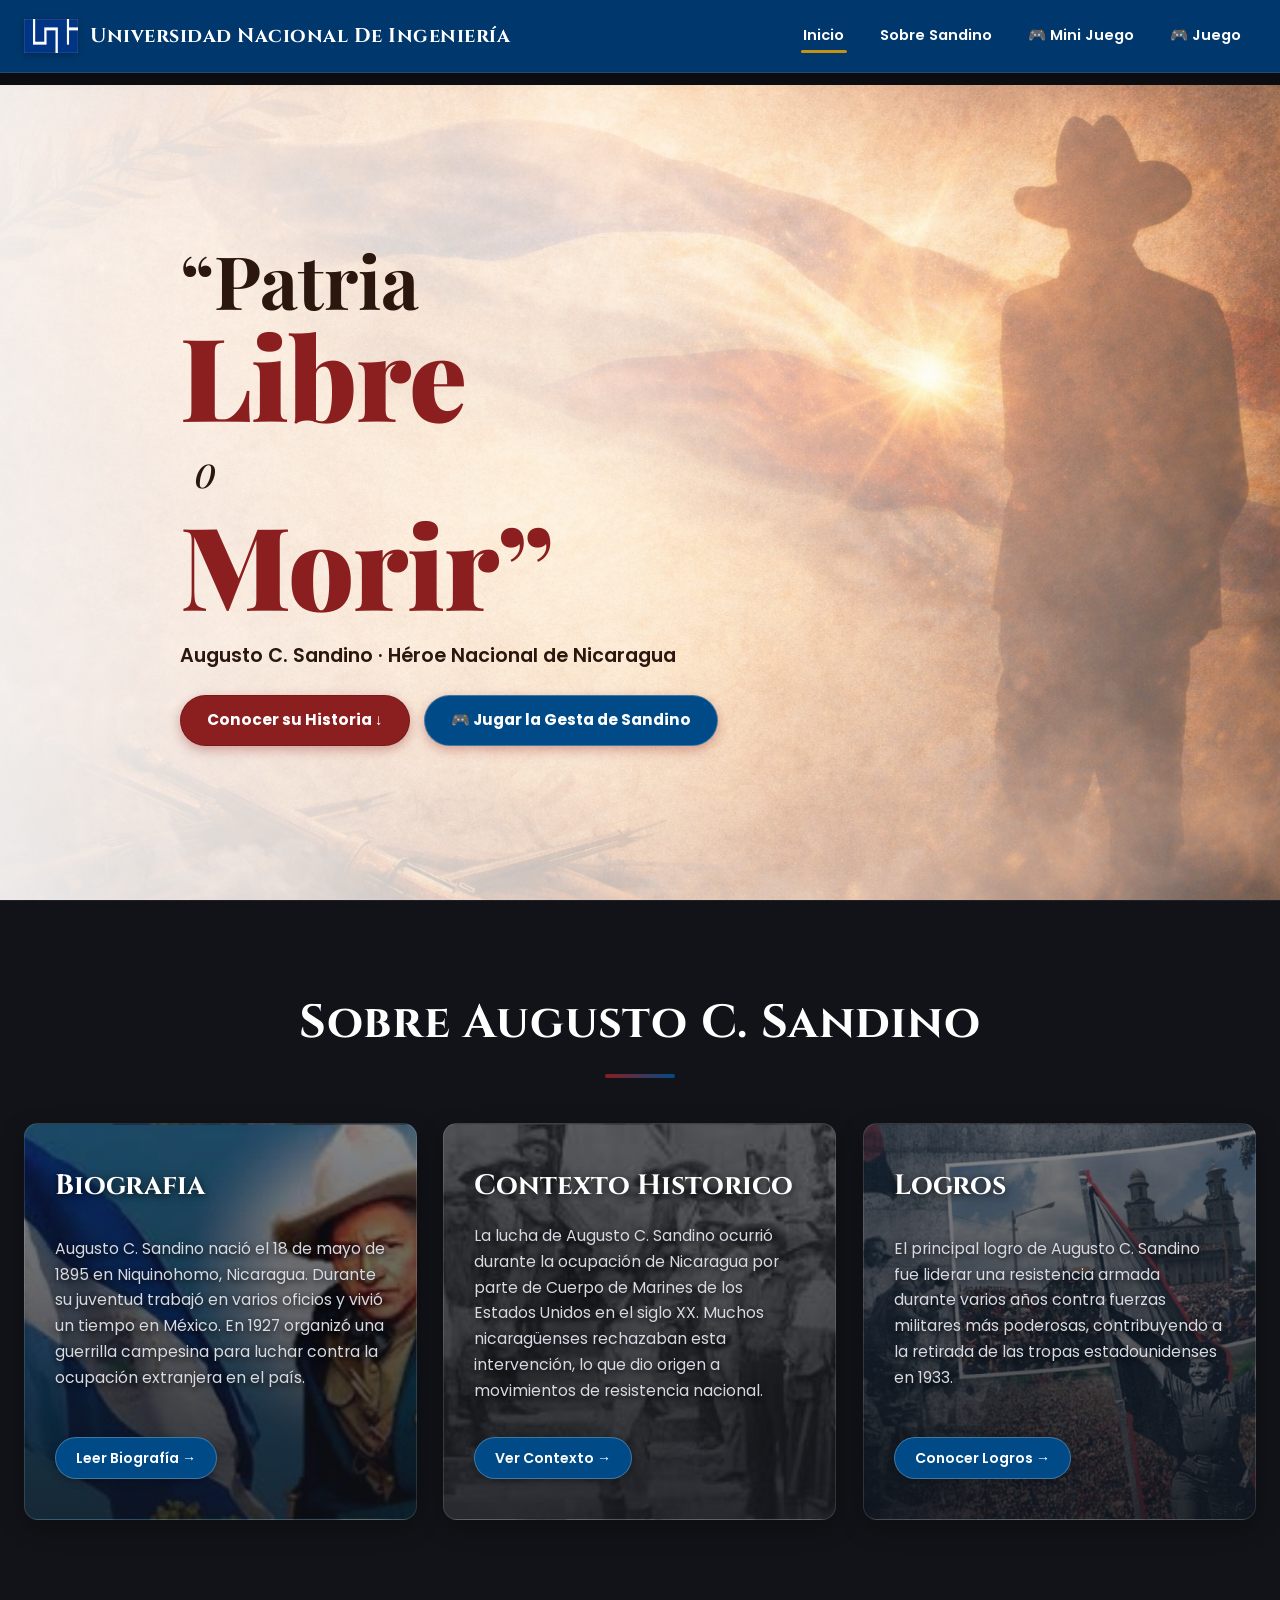
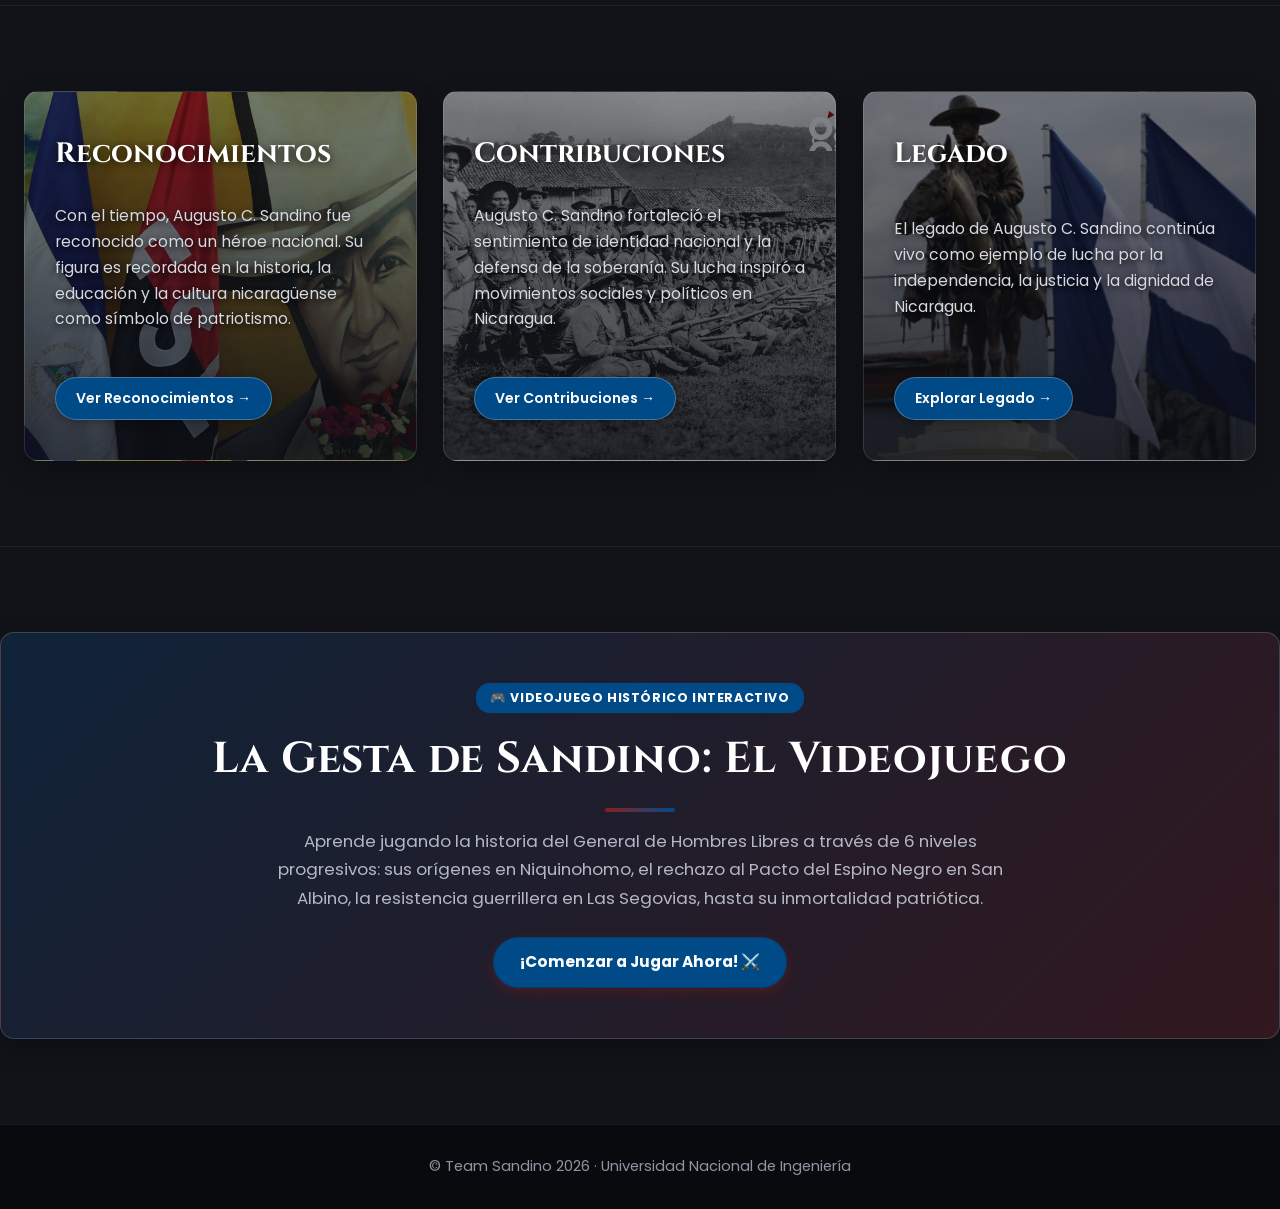
==== index.html @ 036c1f07 "Add files via upload" ====
<!DOCTYPE html>
<html lang="es">

<head>
    <meta charset="UTF-8">
    <meta name="viewport" content="width=device-width, initial-scale=1.0">
    <title>Sandino | General de Hombres Libres</title>
    <!-- Google Fonts -->
    <link rel="preconnect" href="https://fonts.googleapis.com">
    <link rel="preconnect" href="https://fonts.gstatic.com" crossorigin>
    <link
        href="https://fonts.googleapis.com/css2?family=Cinzel:wght@600;700;900&family=Playfair+Display:ital,wght@0,600;0,800;1,600&family=Poppins:wght@300;400;500;600;700&display=swap"
        rel="stylesheet">
    <link rel="stylesheet" href="index.css">
</head>

<body>
    <!-- Barra superior indicadora de progreso de scroll -->
    <div id="scroll-progress-bar" class="scroll-progress-bar" aria-hidden="true"></div>

    <!-- Encabezado con navegación fija e interactiva -->
    <header id="main-header">
        <div class="container">
            <div class="brand">
                <img src="UNI/logo.png" alt="Logo de la Universidad Nacional de Ingeniería" class="logo-uni">
                <p class="logo">Universidad Nacional De Ingeniería</p>
            </div>
            <nav id="nav-menu">
                <a href="#hero" class="nav-link active">Inicio</a>
                <a href="#sobre-sandino" class="nav-link">Sobre Sandino</a>
                <a href="Mini_juego/index.html" class="nav-link">🎮 Mini Juego</a>
                <a href="#mini-juego-showcase" class="nav-link">🎮 Juego</a>
            </nav>
        </div>
    </header>

    <!-- Sección Hero con banner histórico y animación de entrada -->
    <section id="hero">
        <div class="sandino-banner">
            <div class="hero-overlay"></div>
            <div class="text">
                <span class="patria hero-reveal">“Patria</span>
                <span class="libre hero-reveal">Libre</span>
                <span class="o hero-reveal">o</span>
                <span class="morir hero-reveal">Morir”</span>
                <p class="hero-subtitulo hero-reveal">Augusto C. Sandino · Héroe Nacional de Nicaragua</p>
                <div class="hero-actions hero-reveal">
                    <a href="#sobre-sandino" class="btn btn-primary">Conocer su Historia ↓</a>
                    <a href="Mini_juego/index.html" class="btn btn-primary"
                        style="background-color: var(--nicaragua-blue); border-color: rgba(255,255,255,0.25);">🎮 Jugar
                        la Gesta de Sandino</a>

                </div>
            </div>
        </div>
    </section>

    <!-- Sección 1: Biografía, Contexto y Logros -->
    <section id="sobre-sandino" class="section-container">
        <div class="container">
            <h2 class="reveal-item">Sobre Augusto C. Sandino</h2>
            <div class="informacion">
                <div class="muestra reveal-item">
                    <a href="biografia.html">
                        <h3>Biografia</h3>
                    </a>
                    <p>Augusto C. Sandino nació el 18 de mayo de 1895 en Niquinohomo, Nicaragua. Durante su juventud
                        trabajó en varios oficios y vivió un tiempo en México. En 1927 organizó una guerrilla campesina
                        para luchar contra la ocupación extranjera en el país.</p>
                    <a href="biografia.html" class="btn btn-card">Leer Biografía →</a>
                </div>
                <div class="muestra reveal-item">
                    <a href="contexto-historico.html">
                        <h3>Contexto Historico</h3>
                    </a>
                    <p>La lucha de Augusto C. Sandino ocurrió durante la ocupación de Nicaragua por parte de Cuerpo de
                        Marines de los Estados Unidos en el siglo XX. Muchos nicaragüenses rechazaban esta intervención,
                        lo que dio origen a movimientos de resistencia nacional.</p>
                    <a href="contexto-historico.html" class="btn btn-card">Ver Contexto →</a>
                </div>
                <div class="muestra reveal-item">
                    <a href="logros.html">
                        <h3>Logros</h3>
                    </a>
                    <p>El principal logro de Augusto C. Sandino fue liderar una resistencia armada durante varios años
                        contra fuerzas militares más poderosas, contribuyendo a la retirada de las tropas
                        estadounidenses en 1933.</p>
                    <a href="logros.html" class="btn btn-card">Conocer Logros →</a>
                </div>
            </div>
        </div>
    </section>

    <!-- Sección 2: Reconocimientos, Contribuciones y Legado -->
    <section id="sobre-sandino2" class="section-container">
        <div class="container2">
            <div class="informacion2">
                <div class="muestra2 reveal-item">
                    <a href="reconocimiento.html">
                        <h3>Reconocimientos</h3>
                    </a>
                    <p>Con el tiempo, Augusto C. Sandino fue reconocido como un héroe nacional. Su figura es recordada
                        en la historia, la educación y la cultura nicaragüense como símbolo de patriotismo.</p>
                    <a href="reconocimiento.html" class="btn btn-card">Ver Reconocimientos →</a>
                </div>
                <div class="muestra2 reveal-item">
                    <a href="constribuciones.html">
                        <h3>Contribuciones</h3>
                    </a>
                    <p>Augusto C. Sandino fortaleció el sentimiento de identidad nacional y la defensa de la soberanía.
                        Su lucha inspiró a movimientos sociales y políticos en Nicaragua.</p>
                    <a href="constribuciones.html" class="btn btn-card">Ver Contribuciones →</a>
                </div>
                <div class="muestra2 reveal-item">
                    <a href="legado.html">
                        <h3>Legado</h3>
                    </a>
                    <p>El legado de Augusto C. Sandino continúa vivo como ejemplo de lucha por la independencia, la
                        justicia y la dignidad de Nicaragua.</p>
                    <a href="legado.html" class="btn btn-card">Explorar Legado →</a>
                </div>
            </div>
        </div>
    </section>

    <!-- Sección Especial: Mini Juego Educativo -->
    <section id="mini-juego-showcase" class="section-container">
        <div class="container game-banner-box reveal-item">
            <div class="game-banner-content">
                <span class="game-badge">🎮 Videojuego Histórico Interactivo</span>
                <h2>La Gesta de Sandino: El Videojuego</h2>
                <p>Aprende jugando la historia del General de Hombres Libres a través de 6 niveles progresivos: sus
                    orígenes en Niquinohomo, el rechazo al Pacto del Espino Negro en San Albino, la resistencia
                    guerrillera en Las Segovias, hasta su inmortalidad patriótica.</p>
                <div class="game-banner-actions">
                    <a href="Mini_juego/index.html" class="btn btn-primary"
                        style="background-color: var(--nicaragua-blue);">¡Comenzar a Jugar Ahora! ⚔️</a>
                </div>
            </div>
        </div>
    </section>



    <!-- Pie de página -->
    <footer>
        <div class="container">
            <p>&copy; Team Sandino 2026 · Universidad Nacional de Ingeniería</p>
        </div>
    </footer>

    <!-- Botón flotante Volver Arriba -->
    <button id="btn-back-to-top" class="btn-back-to-top" aria-label="Volver arriba" title="Volver arriba">
        <svg viewBox="0 0 24 24" width="22" height="22" fill="none" stroke="currentColor" stroke-width="2.5"
            stroke-linecap="round" stroke-linejoin="round">
            <polyline points="18 15 12 9 6 15"></polyline>
        </svg>
    </button>

    <!-- Scripts de JavaScript para animaciones e interacción dinámica -->
    <script src="JavaScript/animations.js" defer></script>
    <script src="JavaScript/scroll.js" defer></script>
    <script src="JavaScript/main.js" defer></script>
</body>

</html>
---- index.css ----
/* ==========================================================================
   SANDINO - WEB APP PRINCIPAL (INDEX.CSS)
   Estética patriótica (Nicaragua & Sandino), minimalista y sin parpadeos
   ========================================================================== */

:root {
    /* Identidad Nacional de Nicaragua */
    --nicaragua-blue: #004b87;          /* Azul cobalto patrio (Bandera nacional) */
    --nicaragua-blue-dark: #003366;     /* Azul marino institucional */
    --nicaragua-blue-light: #0066b3;    /* Azul brillante */
    --nicaragua-white: #ffffff;         /* Blanco patrio */
    --nicaragua-gold: #c69214;          /* Acento dorado (Escudo nacional) */

    /* Identidad Histórica de Sandino (Rojinegro y Tierra) */
    --sandino-red: #8b1e1e;             /* Rojo carmesí histórico del EDSNN */
    --sandino-red-hover: #a12323;       /* Rojo carmesí activo */
    --sandino-black: #121316;           /* Negro carbón profundo */
    --sandino-card-bg: rgba(18, 20, 26, 0.90); /* Fondo de tarjeta sobrio */

    /* Neutrales y Minimalismo */
    --bg-page: #0d0e12;                 /* Fondo oscuro neutro */
    --text-primary: #f5f6f8;            /* Texto blanco suave */
    --text-muted: #b4b8c4;              /* Texto secundario de alta legibilidad */
    --border-subtle: rgba(255, 255, 255, 0.12); /* Borde minimalista */
    --card-radius: 14px;
    --transition-smooth: all 0.25s cubic-bezier(0.16, 1, 0.3, 1);
    --shadow-subtle: 0 8px 24px rgba(0, 0, 0, 0.28);
    --shadow-hover: 0 14px 35px rgba(0, 0, 0, 0.45);
}

/* ==========================================================================
   RESET Y REGLAS GLOBALES (CERO PARPADEO BLANCO)
   ========================================================================== */
* {
    box-sizing: border-box;
    margin: 0;
    padding: 0;
    -webkit-tap-highlight-color: transparent; /* Evita parpadeo gris/blanco al hacer clic */
}

html {
    scroll-behavior: smooth;
    font-size: 16px;
    background-color: var(--bg-page);
}

body {
    font-family: 'Poppins', -apple-system, BlinkMacSystemFont, 'Segoe UI', Roboto, Helvetica, Arial, sans-serif;
    color: var(--text-primary);
    background-color: var(--bg-page);
    overflow-x: hidden;
    line-height: 1.6;
}

/* Evitar contornos y parpadeos molestos al hacer clic */
a, button {
    -webkit-tap-highlight-color: transparent;
    outline: none;
}

a:focus-visible, button:focus-visible {
    outline: 2px solid var(--nicaragua-blue-light);
    outline-offset: 2px;
}

/* ==========================================================================
   BARRA DE SCROLL NEUTRAL Y MINIMALISTA
   ========================================================================== */
::-webkit-scrollbar {
    width: 7px;
}
::-webkit-scrollbar-track {
    background: #111217;
}
::-webkit-scrollbar-thumb {
    background: #363945;
    border-radius: 4px;
}
::-webkit-scrollbar-thumb:hover {
    background: #4e5263;
}

/* ==========================================================================
   BARRA SUPERIOR DE PROGRESO DE SCROLL (MINIMALISTA)
   ========================================================================== */
.scroll-progress-bar {
    position: fixed;
    top: 0;
    left: 0;
    height: 3px;
    width: 0%;
    background: var(--nicaragua-blue);
    z-index: 9999;
    pointer-events: none;
    transition: width 0.05s ease-out;
}

/* ==========================================================================
   ENCABEZADO (AZUL INSTITUCIONAL NICARAGÜENSE)
   ========================================================================== */
header {
    position: fixed;
    top: 0;
    left: 0;
    width: 100%;
    background: rgba(0, 60, 115, 0.95);
    backdrop-filter: blur(10px);
    -webkit-backdrop-filter: blur(10px);
    z-index: 1000;
    transition: var(--transition-smooth);
    box-shadow: 0 2px 15px rgba(0, 0, 0, 0.2);
    border-bottom: 1px solid rgba(255, 255, 255, 0.1);
}

header.header-scrolled {
    background: rgba(0, 45, 88, 0.98);
    box-shadow: 0 4px 20px rgba(0, 0, 0, 0.35);
    padding: 2px 0;
}

.container, .container2 {
    max-width: 1350px;
    margin: 0 auto;
    padding: 0 24px;
}

header .container {
    display: flex;
    flex-direction: column;
    align-items: center;
    justify-content: space-between;
    padding-top: 10px;
    padding-bottom: 10px;
}

header .brand {
    display: flex;
    align-items: center;
    gap: 12px;
}

header img.logo-uni {
    width: 54px;
    height: auto;
    filter: drop-shadow(0 2px 4px rgba(0,0,0,0.25));
    transition: transform 0.25s ease;
}

header img.logo-uni:hover {
    transform: scale(1.04);
}

header .logo {
    margin: 0;
    font-weight: 700;
    color: var(--nicaragua-white);
    font-size: 1.2rem;
    text-align: center;
    letter-spacing: 0.5px;
    font-family: 'Cinzel', serif;
}

header nav {
    display: flex;
    align-items: center;
    gap: 6px;
    padding: 6px 0;
}

header nav a.nav-link {
    position: relative;
    padding: 7px 15px;
    text-decoration: none;
    font-weight: 600;
    font-size: 0.92rem;
    color: var(--nicaragua-white);
    border-radius: 6px;
    transition: var(--transition-smooth);
}

header nav a.nav-link:hover {
    color: #ffffff;
    background: rgba(255, 255, 255, 0.12);
}

header nav a.nav-link::after {
    content: '';
    position: absolute;
    bottom: 2px;
    left: 50%;
    transform: translateX(-50%);
    width: 0%;
    height: 2.5px;
    background: var(--nicaragua-gold);
    border-radius: 2px;
    transition: width 0.25s ease;
}

header nav a.nav-link:hover::after,
header nav a.nav-link.active::after {
    width: 65%;
}

/* ==========================================================================
   SECCIÓN HERO
   ========================================================================== */
#hero {
    position: relative;
    min-height: 100vh;
    padding-top: 85px;
    overflow: hidden;
}

#hero .sandino-banner {
    background-image: url('UNI/sandino-banner.jpeg');
    background-repeat: no-repeat;
    background-position: center top;
    background-size: cover;
    min-height: calc(100vh - 85px);
    display: flex;
    align-items: center;
    position: relative;
    padding: 80px 40px;
}

.hero-overlay {
    position: absolute;
    inset: 0;
    background: linear-gradient(90deg, rgba(255, 255, 255, 0.90) 0%, rgba(255, 255, 255, 0.68) 48%, rgba(255, 255, 255, 0.20) 100%);
    pointer-events: none;
}

.text {
    position: relative;
    z-index: 2;
    display: flex;
    flex-direction: column;
    margin-left: 20px;
    max-width: 720px;
    font-family: 'Playfair Display', serif;
}

.patria {
    font-size: clamp(2.8rem, 6vw, 4.6rem);
    font-weight: 700;
    color: #2b170e;
    line-height: 1.1;
}

.libre {
    font-size: clamp(4.2rem, 10vw, 7.2rem);
    font-weight: 900;
    color: var(--sandino-red);
    line-height: 0.95;
    letter-spacing: -1px;
}

.o {
    font-size: clamp(2rem, 4vw, 2.8rem);
    font-style: italic;
    color: #2b170e;
    margin: 4px 0 4px 15px;
}

.morir {
    font-size: clamp(4.2rem, 10vw, 7.2rem);
    font-weight: 900;
    color: var(--sandino-red);
    line-height: 0.95;
    letter-spacing: -1px;
}

.hero-subtitulo {
    font-family: 'Poppins', sans-serif;
    font-size: clamp(1rem, 2vw, 1.2rem);
    font-weight: 600;
    color: #2b170e;
    margin-top: 22px;
    margin-bottom: 24px;
}

.hero-actions {
    display: flex;
    flex-wrap: wrap;
    gap: 14px;
}

/* ==========================================================================
   BOTONES DEL INDEX (VISIBLES, MINIMALISTAS Y PATRIÓTICOS)
   ========================================================================== */
.btn {
    display: inline-flex;
    align-items: center;
    justify-content: center;
    gap: 8px;
    padding: 12px 26px;
    font-size: 0.96rem;
    font-weight: 700;
    font-family: 'Poppins', sans-serif;
    text-decoration: none;
    border-radius: 28px;
    cursor: pointer;
    position: relative;
    transition: var(--transition-smooth);
    border: none;
    user-select: none;
}

/* Estado de clic limpio y suave (sin destello blanco) */
.btn:active {
    transform: scale(0.97);
}

/* Botón Principal (Rojinegro de Sandino - Sobrio y con alto contraste) */
.btn-primary {
    background-color: var(--sandino-red);
    color: #ffffff;
    box-shadow: 0 4px 12px rgba(139, 30, 30, 0.35);
    border: 1px solid rgba(0, 0, 0, 0.15);
}

.btn-primary:hover {
    background-color: var(--sandino-red-hover);
    color: #ffffff;
    transform: translateY(-2px);
    box-shadow: 0 6px 18px rgba(139, 30, 30, 0.45);
}

/* Botón Secundario (Azul y Blanco de Nicaragua - Minimalista y muy visible) */
.btn-outline {
    background-color: #ffffff;
    color: var(--nicaragua-blue);
    border: 2px solid var(--nicaragua-blue);
    box-shadow: 0 3px 10px rgba(0, 75, 135, 0.18);
}

.btn-outline:hover {
    background-color: var(--nicaragua-blue);
    color: #ffffff;
    transform: translateY(-2px);
    box-shadow: 0 6px 16px rgba(0, 75, 135, 0.30);
}

/* Botón dentro de las tarjetas (.btn-card): Visible y minimalista en estado normal */
.btn-card {
    background-color: var(--nicaragua-blue);
    color: #ffffff;
    font-size: 0.88rem;
    padding: 9px 20px;
    border-radius: 24px;
    margin-top: 15px;
    font-weight: 600;
    align-self: flex-start;
    border: 1px solid rgba(255, 255, 255, 0.25);
    box-shadow: 0 2px 8px rgba(0, 0, 0, 0.3);
}

.btn-card:hover {
    background-color: var(--sandino-red);
    color: #ffffff;
    border-color: rgba(255, 255, 255, 0.4);
    transform: translateY(-2px);
    box-shadow: 0 4px 14px rgba(139, 30, 30, 0.4);
}

/* ==========================================================================
   SECCIONES INFORMATIVAS Y TARJETAS
   ========================================================================== */
.section-container {
    background-color: #111318;
    color: var(--text-primary);
    padding: 85px 0;
    position: relative;
    border-top: 1px solid rgba(255, 255, 255, 0.06);
}

.section-container h2 {
    font-size: clamp(2.1rem, 4vw, 2.9rem);
    font-family: 'Cinzel', serif;
    text-align: center;
    margin-bottom: 45px;
    color: #ffffff;
    letter-spacing: 0.8px;
    position: relative;
}

/* Divisor con los colores patrios: Rojo Sandino y Azul Nicaragua */
.section-container h2::after {
    content: '';
    display: block;
    width: 70px;
    height: 3.5px;
    background: linear-gradient(90deg, var(--sandino-red), var(--nicaragua-blue));
    margin: 14px auto 0 auto;
    border-radius: 2px;
}

#sobre-sandino .informacion,
#sobre-sandino2 .informacion2 {
    display: grid;
    grid-template-columns: 1fr;
    gap: 26px;
}

.muestra, .muestra2 {
    position: relative;
    background-position: center center;
    background-size: cover;
    padding: 38px 28px;
    border-radius: var(--card-radius);
    box-shadow: var(--shadow-subtle);
    border: 1px solid var(--border-subtle);
    overflow: hidden;
    display: flex;
    flex-direction: column;
    justify-content: space-between;
    min-height: 370px;
    transition: var(--transition-smooth);
    user-select: none;
}

.muestra:hover, .muestra2:hover {
    box-shadow: var(--shadow-hover);
    border-color: rgba(0, 102, 179, 0.5);
    transform: translateY(-4px);
}

.muestra h3, .muestra2 h3 {
    font-family: 'Cinzel', serif;
    font-size: 1.75rem;
    color: #ffffff;
    margin-bottom: 14px;
    transition: color 0.25s ease;
    text-shadow: 0 2px 8px rgba(0,0,0,0.8);
}

.muestra a, .muestra2 a {
    text-decoration: none;
    color: #ffffff;
}

.muestra:hover h3, .muestra2:hover h3 {
    color: var(--nicaragua-gold);
}

.muestra p, .muestra2 p {
    font-size: 0.98rem;
    line-height: 1.65;
    color: #d6d9e2;
    margin-bottom: 18px;
    text-shadow: 0 2px 6px rgba(0, 0, 0, 0.9);
}

/* Fondos específicos con gradiente de superposición sobrio */
.muestra:first-child {
    background-image: linear-gradient(0deg, rgba(14, 16, 22, 0.82), rgba(14, 16, 22, 0.50)), url("UNI/info-biografia.jpg");
}

.muestra:nth-child(2) {
    background-image: linear-gradient(0deg, rgba(14, 16, 22, 0.82), rgba(14, 16, 22, 0.50)), url("UNI/info-contexto-historico.jpg");
}

.muestra:nth-child(3) {
    background-image: linear-gradient(0deg, rgba(14, 16, 22, 0.82), rgba(14, 16, 22, 0.50)), url("UNI/info-logros.jpg");
}

.muestra2:nth-child(1) {
    background-image: linear-gradient(0deg, rgba(14, 16, 22, 0.82), rgba(14, 16, 22, 0.50)), url("UNI/info-reconocimientos.jpeg");
}

.muestra2:nth-child(2) {
    background-image: linear-gradient(0deg, rgba(14, 16, 22, 0.82), rgba(14, 16, 22, 0.50)), url("UNI/info-contribuciones.jpg");
}

.muestra2:nth-child(3) {
    background-image: linear-gradient(0deg, rgba(14, 16, 22, 0.82), rgba(14, 16, 22, 0.50)), url("UNI/info-legado.jpg");
}

/* ==========================================================================
   SECCIÓN SHOWCASE DEL MINI JUEGO
   ========================================================================== */
.game-banner-box {
    background: linear-gradient(135deg, rgba(0, 75, 135, 0.25) 0%, rgba(139, 30, 30, 0.25) 100%), #14161f;
    border: 1px solid rgba(255, 255, 255, 0.16);
    border-radius: var(--card-radius);
    padding: 50px 35px;
    text-align: center;
    box-shadow: var(--shadow-subtle);
}

.game-badge {
    display: inline-block;
    background-color: var(--nicaragua-blue);
    color: #ffffff;
    font-size: 0.78rem;
    font-weight: 700;
    padding: 5px 14px;
    border-radius: 14px;
    text-transform: uppercase;
    letter-spacing: 0.6px;
    margin-bottom: 12px;
}

.game-banner-box h2 {
    font-family: 'Cinzel', serif;
    font-size: clamp(2rem, 4vw, 2.7rem);
    color: #ffffff;
    margin-bottom: 15px;
}

.game-banner-box p {
    font-size: 1.05rem;
    color: var(--text-muted);
    max-width: 760px;
    margin: 0 auto 25px auto;
    line-height: 1.7;
}

.game-banner-actions {
    display: flex;
    justify-content: center;
    gap: 15px;
}



/* ==========================================================================
   PIE DE PÁGINA
   ========================================================================== */
footer {
    background-color: #090a0d;
    color: #9094a2;
    padding: 30px 20px;
    text-align: center;
    font-size: 0.92rem;
    border-top: 1px solid rgba(255, 255, 255, 0.06);
}

/* ==========================================================================
   BOTÓN FLOTANTE "VOLVER ARRIBA" (MINIMALISTA)
   ========================================================================== */
.btn-back-to-top {
    position: fixed;
    bottom: 26px;
    right: 26px;
    width: 48px;
    height: 48px;
    border-radius: 50%;
    background-color: #181a24;
    color: #ffffff;
    border: 1.5px solid rgba(255, 255, 255, 0.2);
    cursor: pointer;
    display: flex;
    align-items: center;
    justify-content: center;
    box-shadow: 0 4px 18px rgba(0, 0, 0, 0.35);
    opacity: 0;
    visibility: hidden;
    transform: translateY(15px);
    transition: var(--transition-smooth);
    z-index: 999;
}

.btn-back-to-top.show {
    opacity: 1;
    visibility: visible;
    transform: translateY(0);
}

.btn-back-to-top:hover {
    background-color: var(--nicaragua-blue);
    border-color: var(--nicaragua-blue-light);
    transform: translateY(-2px);
}

.btn-back-to-top:active {
    transform: scale(0.92);
}

/* ==========================================================================
   ANIMACIONES DE SCROLL REVEAL (Aparición Fluida)
   ========================================================================== */
.reveal-item {
    opacity: 0;
    transform: translateY(28px);
    transition: opacity 0.65s cubic-bezier(0.16, 1, 0.3, 1), transform 0.65s cubic-bezier(0.16, 1, 0.3, 1);
    will-change: opacity, transform;
}

.reveal-item.is-visible {
    opacity: 1;
    transform: translateY(0);
}

/* ==========================================================================
   RESPONSIVE DESIGN COMPLETO (Todas las Pantallas)
   ========================================================================== */

/* --- Móviles pequeños (320px – 479px) --- */
@media (max-width: 479px) {
    header .container {
        flex-direction: column;
        align-items: center;
        padding: 8px 12px;
        gap: 4px;
    }

    header .brand {
        gap: 8px;
    }

    header img.logo-uni {
        width: 38px;
    }

    header .logo {
        font-size: 0.88rem;
    }

    header nav {
        flex-wrap: wrap;
        justify-content: center;
        gap: 4px;
        padding: 4px 0;
    }

    header nav a.nav-link {
        font-size: 0.78rem;
        padding: 5px 10px;
    }

    #hero {
        padding-top: 110px;
    }

    #hero .sandino-banner {
        padding: 30px 16px;
        min-height: 70vh;
    }

    .text {
        margin-left: 0;
        text-align: center;
        align-items: center;
    }

    .patria {
        font-size: 2rem;
    }

    .libre, .morir {
        font-size: 3rem;
    }

    .o {
        font-size: 1.4rem;
        margin: 2px 0;
    }

    .hero-subtitulo {
        font-size: 0.88rem;
        margin-top: 14px;
        margin-bottom: 16px;
    }

    .hero-actions {
        flex-direction: column;
        align-items: center;
        gap: 10px;
        width: 100%;
    }

    .hero-actions .btn {
        width: 100%;
        max-width: 300px;
        font-size: 0.85rem;
        padding: 11px 18px;
    }

    .section-container {
        padding: 50px 0;
    }

    .section-container h2 {
        font-size: 1.6rem;
        margin-bottom: 30px;
    }

    .muestra, .muestra2 {
        min-height: 280px;
        padding: 26px 18px;
    }

    .muestra h3, .muestra2 h3 {
        font-size: 1.35rem;
    }

    .muestra p, .muestra2 p {
        font-size: 0.88rem;
    }

    .game-banner-box {
        padding: 30px 18px;
    }

    .game-banner-box h2 {
        font-size: 1.5rem;
    }

    .game-banner-box p {
        font-size: 0.9rem;
    }

    .game-banner-actions {
        flex-direction: column;
        align-items: center;
    }

    .game-banner-actions .btn {
        width: 100%;
        max-width: 300px;
    }

    footer {
        padding: 20px 14px;
        font-size: 0.82rem;
    }

    .btn-back-to-top {
        width: 42px;
        height: 42px;
        bottom: 16px;
        right: 16px;
    }
}

/* --- Móviles medianos (480px – 767px) --- */
@media (min-width: 480px) and (max-width: 767px) {
    header .container {
        flex-direction: column;
        align-items: center;
        padding: 8px 16px;
        gap: 4px;
    }

    header nav {
        flex-wrap: wrap;
        justify-content: center;
        gap: 4px;
    }

    header nav a.nav-link {
        font-size: 0.84rem;
        padding: 6px 12px;
    }

    #hero {
        padding-top: 100px;
    }

    #hero .sandino-banner {
        padding: 40px 20px;
        min-height: 75vh;
    }

    .text {
        margin-left: 10px;
    }

    .hero-actions {
        flex-direction: column;
        align-items: flex-start;
        gap: 10px;
    }

    .hero-actions .btn {
        font-size: 0.88rem;
        padding: 11px 20px;
    }

    .section-container {
        padding: 60px 0;
    }

    .muestra, .muestra2 {
        min-height: 300px;
        padding: 30px 22px;
    }

    .game-banner-box {
        padding: 35px 22px;
    }
}

/* --- Tablets y pantallas medianas (768px+) --- */
@media (min-width: 768px) {
    header .container {
        flex-direction: row;
        padding-top: 11px;
        padding-bottom: 11px;
    }

    header .logo {
        text-align: left;
        font-size: 1.25rem;
    }

    #hero .sandino-banner {
        padding: 90px;
    }

    .text {
        margin-left: 50px;
    }

    #sobre-sandino .informacion,
    #sobre-sandino2 .informacion2 {
        grid-template-columns: repeat(3, 1fr);
    }

    .muestra, .muestra2 {
        padding: 40px 30px;
    }
}

/* --- Pantallas grandes (1200px+) --- */
@media (min-width: 1200px) {
    .text {
        margin-left: 90px;
    }
}
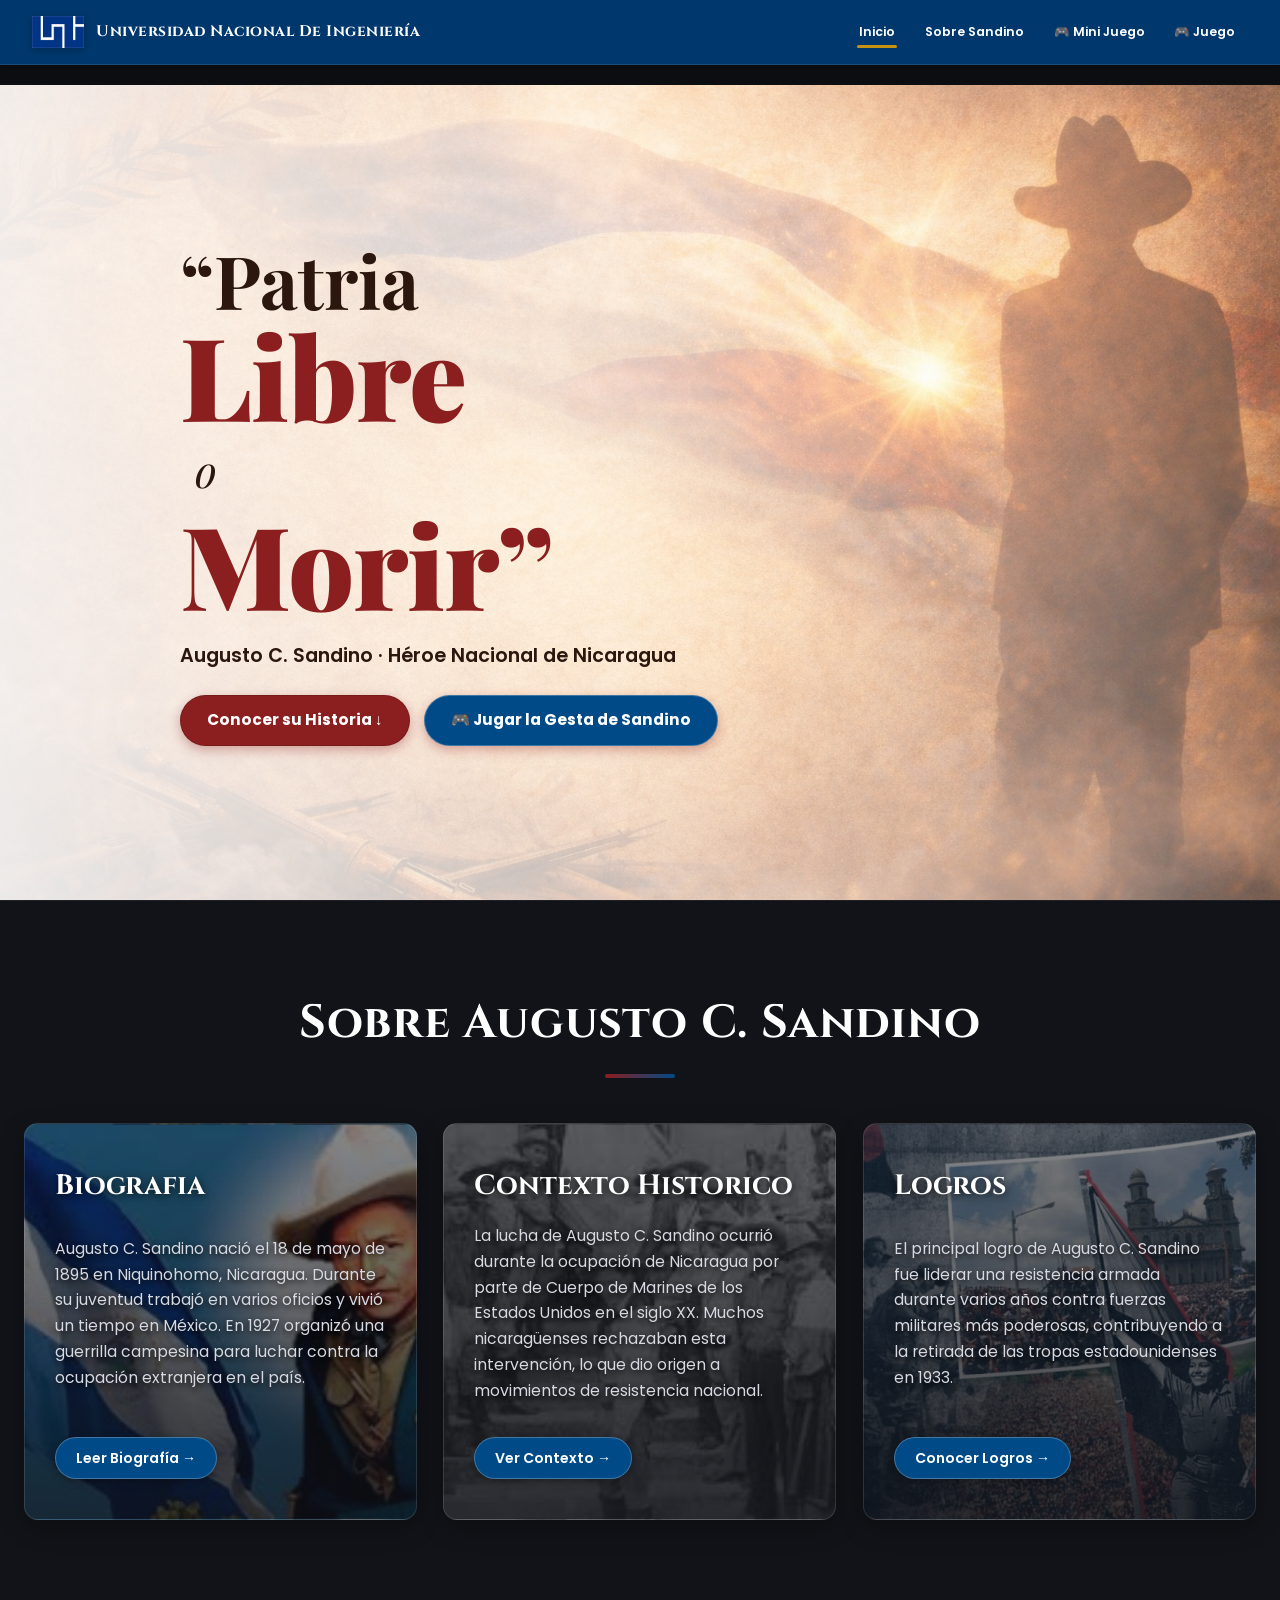
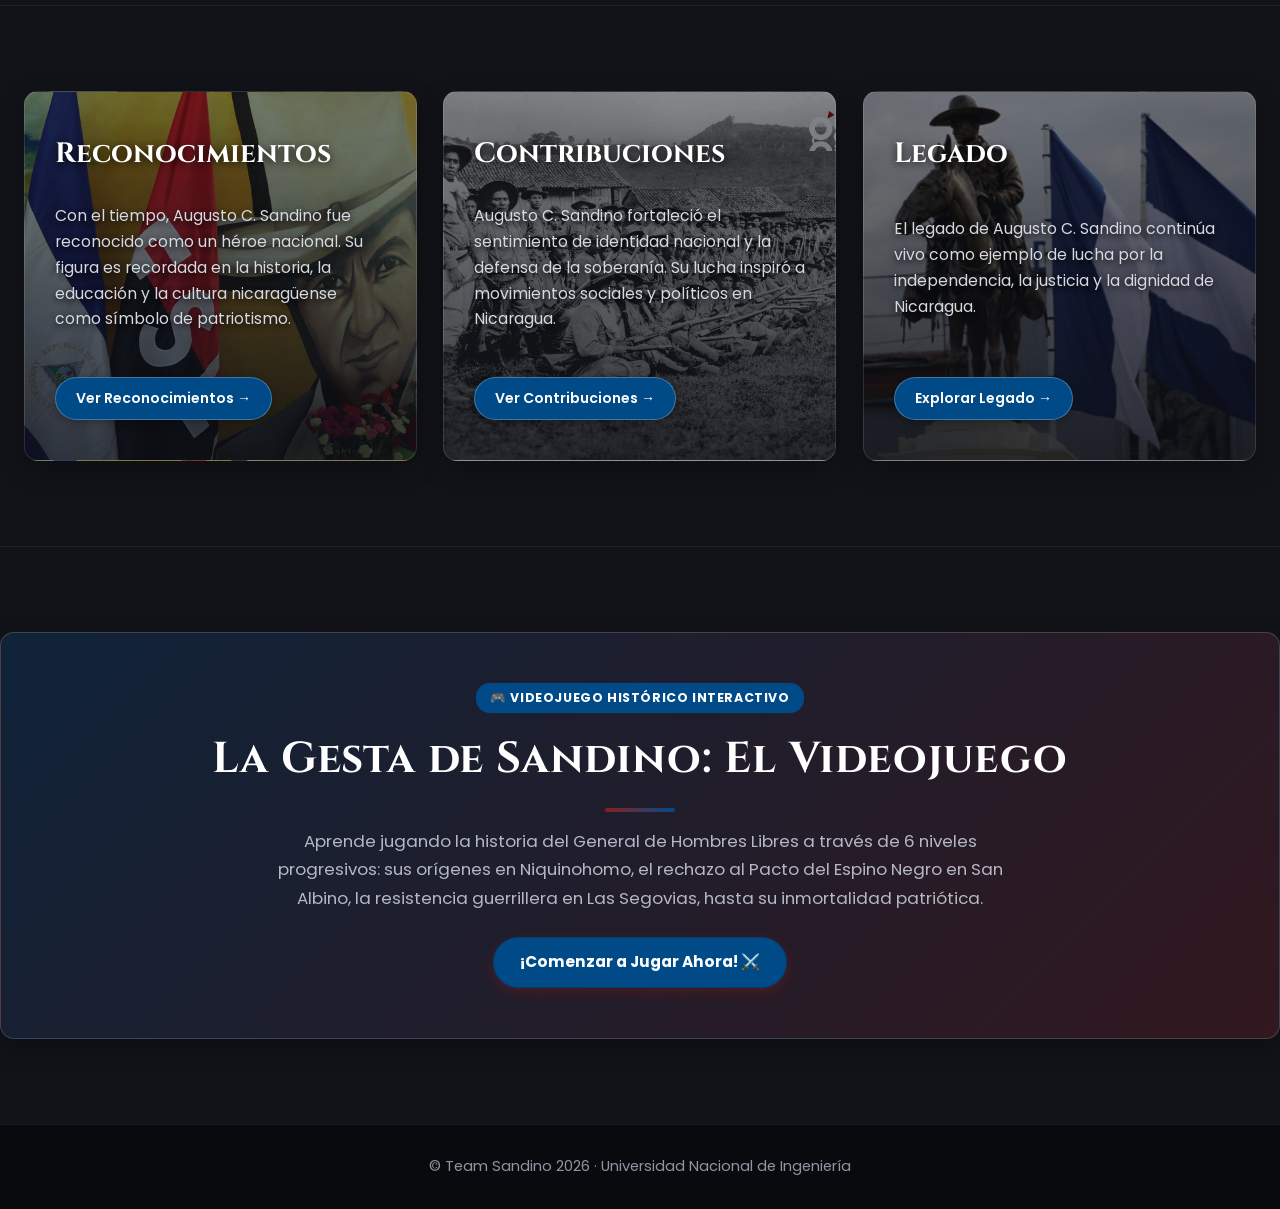
==== commit 4b77ff2b: "Add files via upload" ====
--- a/index.html
+++ b/index.html
@@ -12,6 +12,7 @@
         href="https://fonts.googleapis.com/css2?family=Cinzel:wght@600;700;900&family=Playfair+Display:ital,wght@0,600;0,800;1,600&family=Poppins:wght@300;400;500;600;700&display=swap"
         rel="stylesheet">
     <link rel="stylesheet" href="index.css">
+    <link rel="stylesheet" href="responsive.css">
 </head>
 
 <body>
@@ -25,6 +26,12 @@
                 <img src="UNI/logo.png" alt="Logo de la Universidad Nacional de Ingeniería" class="logo-uni">
                 <p class="logo">Universidad Nacional De Ingeniería</p>
             </div>
+            <button id="nav-toggle" class="nav-toggle" type="button" aria-controls="nav-menu"
+                aria-expanded="false" aria-label="Abrir menú">
+                <span></span>
+                <span></span>
+                <span></span>
+            </button>
             <nav id="nav-menu">
                 <a href="#hero" class="nav-link active">Inicio</a>
                 <a href="#sobre-sandino" class="nav-link">Sobre Sandino</a>
--- a/responsive.css
+++ b/responsive.css
@@ -0,0 +1,310 @@
+header .container {
+    width: 100%;
+    display: flex;
+    flex-direction: row;
+    align-items: center;
+    justify-content: space-between;
+    gap: 12px 20px;
+    padding: 10px clamp(14px, 3vw, 32px);
+}
+
+header .brand {
+    flex: 0 1 auto;
+    min-width: 0;
+}
+
+header img.logo-uni {
+    flex: 0 0 auto;
+    width: 52px;
+}
+
+header .logo {
+    min-width: 0;
+    font-size: clamp(0.9rem, 1.2vw, 1.15rem);
+    line-height: 1.25;
+    text-align: left;
+}
+
+header nav {
+    display: flex;
+    flex: 0 1 auto;
+    align-items: center;
+    justify-content: flex-end;
+    flex-wrap: wrap;
+    gap: 4px;
+    min-width: 0;
+    padding: 4px 0;
+}
+
+header nav a.nav-link {
+    padding: 8px clamp(8px, 1vw, 15px);
+    font-size: clamp(0.78rem, 0.9vw, 0.92rem);
+    white-space: nowrap;
+}
+
+.nav-toggle {
+    display: none;
+    width: 44px;
+    height: 44px;
+    flex: 0 0 auto;
+    align-items: center;
+    justify-content: center;
+    flex-direction: column;
+    gap: 5px;
+    border: 1px solid rgba(255, 255, 255, 0.3);
+    border-radius: 8px;
+    background: rgba(255, 255, 255, 0.1);
+    color: #ffffff;
+    cursor: pointer;
+}
+
+.nav-toggle span {
+    width: 20px;
+    height: 2px;
+    border-radius: 2px;
+    background: currentColor;
+    transition: transform 0.2s ease, opacity 0.2s ease;
+}
+
+.nav-toggle[aria-expanded="true"] span:first-child {
+    transform: translateY(7px) rotate(45deg);
+}
+
+.nav-toggle[aria-expanded="true"] span:nth-child(2) {
+    opacity: 0;
+}
+
+.nav-toggle[aria-expanded="true"] span:last-child {
+    transform: translateY(-7px) rotate(-45deg);
+}
+
+.nav-toggle:focus-visible {
+    outline: 2px solid var(--nicaragua-gold, #c69214);
+    outline-offset: 3px;
+}
+
+section[id] {
+    scroll-margin-top: 6rem;
+}
+
+.container,
+.container2 {
+    width: 100%;
+}
+
+.img-container img {
+    display: block;
+    max-width: 100%;
+    height: auto;
+}
+
+.img-container img.biografia-sintetica {
+    width: min(100%, 270px);
+    aspect-ratio: 9 / 11;
+}
+
+@media (max-width: 959px) {
+    header .container {
+        display: grid;
+        grid-template-columns: minmax(0, 1fr) 44px;
+        align-items: center;
+        gap: 0 10px;
+        padding: 8px clamp(12px, 3vw, 24px);
+    }
+
+    header .brand {
+        grid-column: 1;
+        grid-row: 1;
+        gap: 8px;
+    }
+
+    header img.logo-uni {
+        width: 40px;
+    }
+
+    header .logo {
+        font-size: clamp(0.72rem, 2.2vw, 0.95rem);
+        text-align: left;
+    }
+
+    .nav-toggle {
+        display: inline-flex;
+        grid-column: 2;
+        grid-row: 1;
+    }
+
+    header nav {
+        position: absolute;
+        top: 100%;
+        right: 0;
+        left: 0;
+        display: none;
+        flex-direction: column;
+        align-items: stretch;
+        justify-content: flex-start;
+        flex-wrap: nowrap;
+        gap: 4px;
+        max-height: calc(100vh - 76px);
+        overflow-y: auto;
+        padding: 8px clamp(12px, 3vw, 24px) 12px;
+        background: rgba(0, 45, 88, 0.98);
+        box-shadow: 0 10px 18px rgba(0, 0, 0, 0.3);
+    }
+
+    header nav.is-open {
+        display: flex;
+    }
+
+    header nav a.nav-link {
+        width: 100%;
+        padding: 10px 12px;
+        font-size: 0.92rem;
+        text-align: center;
+        white-space: normal;
+    }
+
+    .img-container {
+        flex-direction: column;
+        align-items: stretch;
+        gap: 20px;
+        padding: clamp(18px, 4vw, 28px);
+    }
+
+    .img-wrapper,
+    .portrait-wrapper,
+    .right,
+    .banner-text {
+        min-width: 0;
+    }
+
+    .img-wrapper img,
+    .portrait-wrapper img {
+        width: 100%;
+        max-width: 100%;
+    }
+
+    #sobre-sandino .informacion,
+    #sobre-sandino2 .informacion2 {
+        grid-template-columns: repeat(2, minmax(0, 1fr));
+    }
+
+    .legado-grid {
+        grid-template-columns: repeat(2, minmax(0, 1fr));
+    }
+}
+
+@media (max-width: 767px) {
+    .container,
+    .container2 {
+        padding-right: 16px;
+        padding-left: 16px;
+    }
+
+    #sobre-sandino .informacion,
+    #sobre-sandino2 .informacion2,
+    .legado-grid {
+        grid-template-columns: minmax(0, 1fr);
+        gap: 18px;
+    }
+
+    .section-container {
+        padding-top: clamp(48px, 10vw, 64px);
+        padding-bottom: clamp(48px, 10vw, 64px);
+    }
+
+    .section-container h2 {
+        font-size: clamp(1.55rem, 7vw, 2.1rem);
+        margin-bottom: 30px;
+    }
+
+    .muestra,
+    .muestra2 {
+        min-height: 0;
+        justify-content: flex-start;
+        gap: 12px;
+        padding: clamp(22px, 6vw, 30px) clamp(18px, 5vw, 24px);
+    }
+
+    .muestra h3,
+    .muestra2 h3 {
+        font-size: clamp(1.25rem, 6vw, 1.6rem);
+    }
+
+    .game-banner-box {
+        padding: clamp(26px, 7vw, 38px) clamp(18px, 5vw, 28px);
+    }
+
+    .game-banner-actions,
+    .page-actions {
+        gap: 10px;
+    }
+
+    .img-container {
+        margin-bottom: 28px;
+    }
+
+    .info,
+    #historia .informacion {
+        padding: clamp(18px, 5vw, 28px);
+    }
+
+    .page-actions .btn {
+        max-width: 100%;
+        text-align: center;
+    }
+}
+
+@media (min-width: 768px) and (max-width: 1099px) {
+    .legado-grid {
+        grid-template-columns: repeat(2, minmax(0, 1fr));
+    }
+}
+
+@media (min-width: 900px) {
+    .img-container {
+        flex-direction: row;
+        align-items: center;
+    }
+
+    .img-wrapper,
+    .portrait-wrapper {
+        flex: 1 1 0;
+    }
+
+    .banner-text,
+    .right {
+        flex: 1.2 1 0;
+    }
+}
+
+@media (min-width: 960px) {
+    header .container {
+        display: flex;
+        flex-wrap: nowrap;
+    }
+
+    header nav {
+        position: static;
+        display: flex;
+        flex-direction: row;
+        align-items: center;
+        justify-content: flex-end;
+        flex-wrap: wrap;
+        max-height: none;
+        overflow: visible;
+        padding: 4px 0;
+        background: transparent;
+        box-shadow: none;
+    }
+}
+
+@media (min-width: 1100px) {
+    #sobre-sandino .informacion,
+    #sobre-sandino2 .informacion2 {
+        grid-template-columns: repeat(3, minmax(0, 1fr));
+    }
+
+    .legado-grid {
+        grid-template-columns: repeat(3, minmax(0, 1fr));
+    }
+}
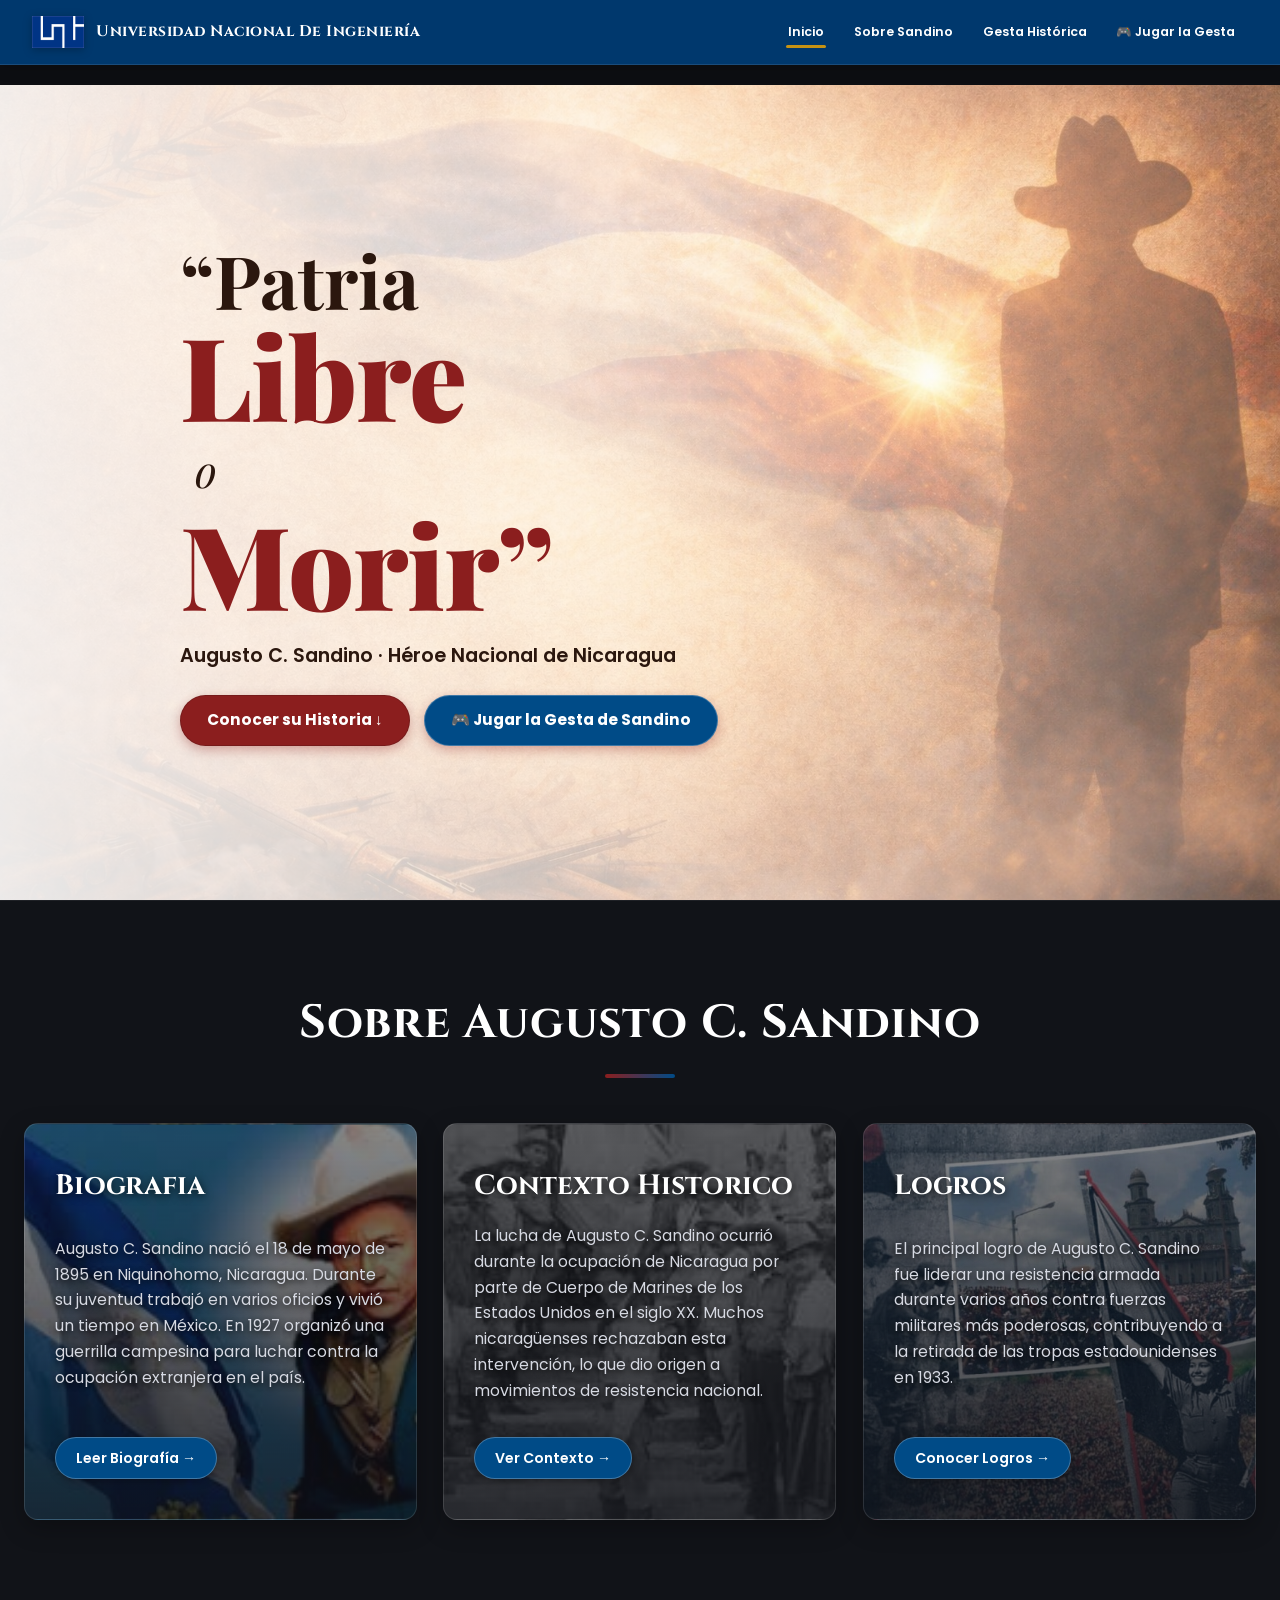
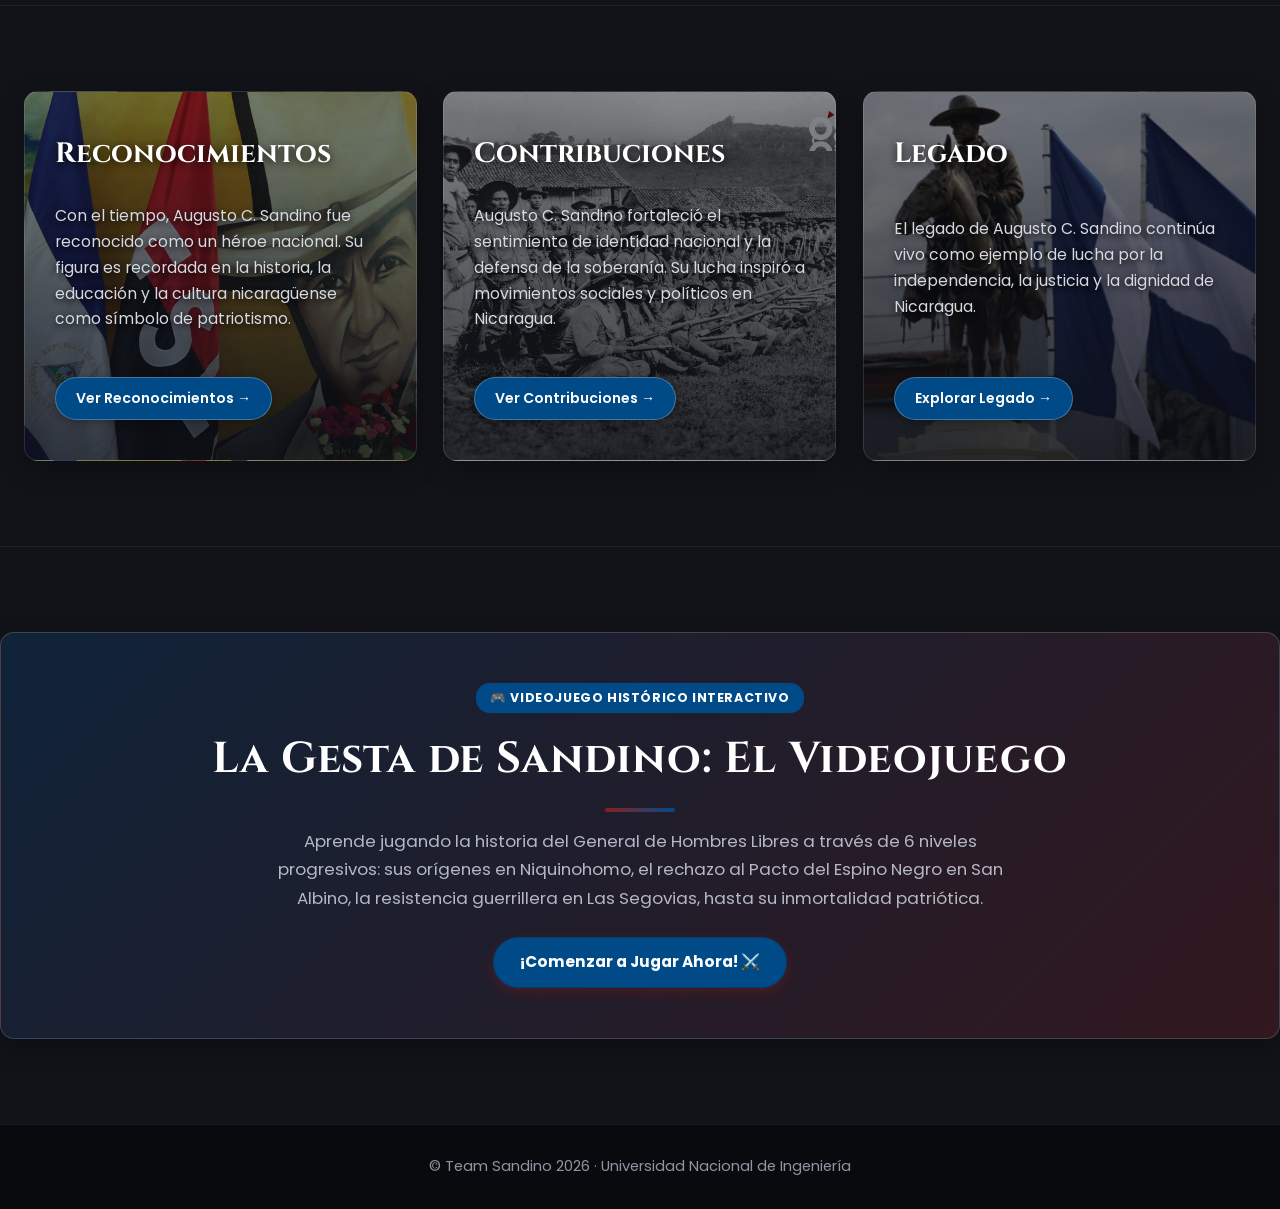
==== commit 6fdecd17: "Add files via upload" ====
--- a/index.html
+++ b/index.html
@@ -26,8 +26,8 @@
                 <img src="UNI/logo.png" alt="Logo de la Universidad Nacional de Ingeniería" class="logo-uni">
                 <p class="logo">Universidad Nacional De Ingeniería</p>
             </div>
-            <button id="nav-toggle" class="nav-toggle" type="button" aria-controls="nav-menu"
-                aria-expanded="false" aria-label="Abrir menú">
+            <button id="nav-toggle" class="nav-toggle" type="button" aria-controls="nav-menu" aria-expanded="false"
+                aria-label="Abrir menú">
                 <span></span>
                 <span></span>
                 <span></span>
@@ -35,8 +35,8 @@
             <nav id="nav-menu">
                 <a href="#hero" class="nav-link active">Inicio</a>
                 <a href="#sobre-sandino" class="nav-link">Sobre Sandino</a>
-                <a href="Mini_juego/index.html" class="nav-link">🎮 Mini Juego</a>
-                <a href="#mini-juego-showcase" class="nav-link">🎮 Juego</a>
+                <a href="#mini-juego-showcase" class="nav-link">Gesta Histórica</a>
+                <a href="Mini_juego/index.html" class="nav-link">🎮 Jugar la Gesta</a>
             </nav>
         </div>
     </header>
